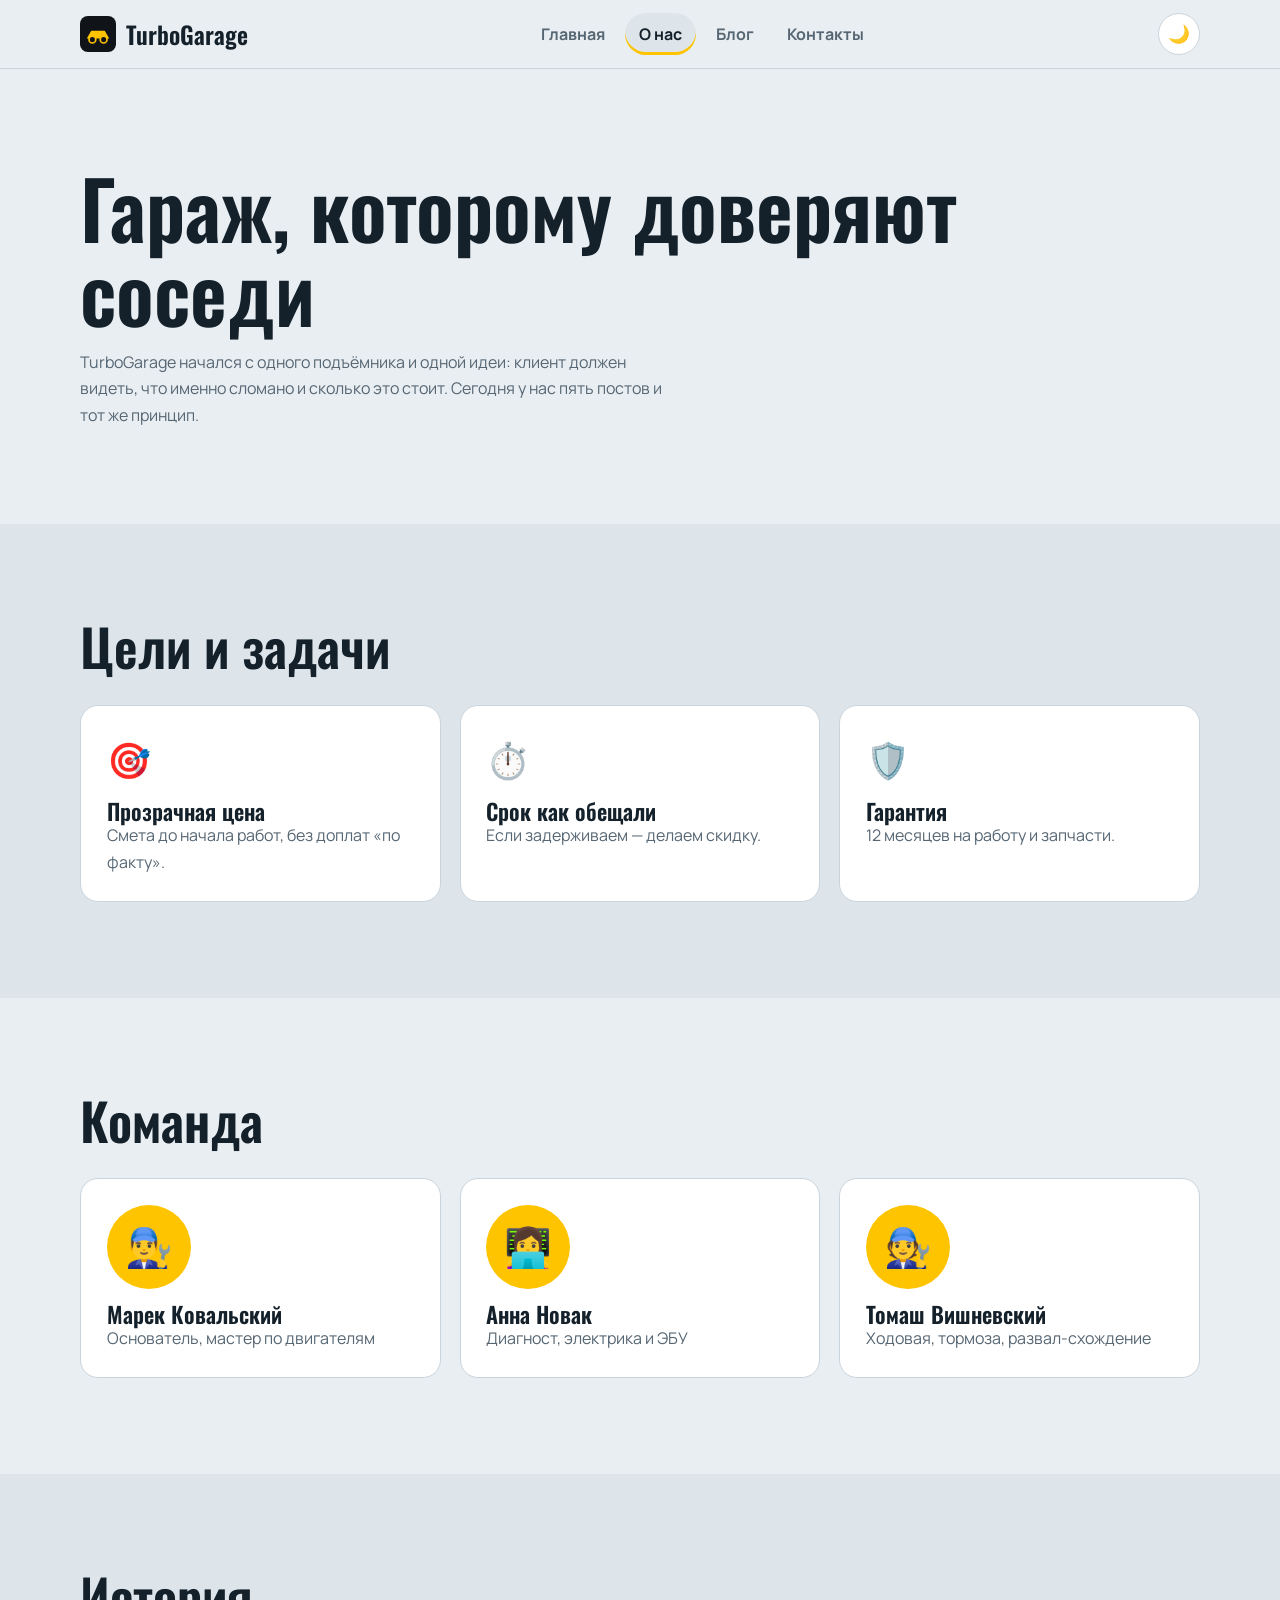
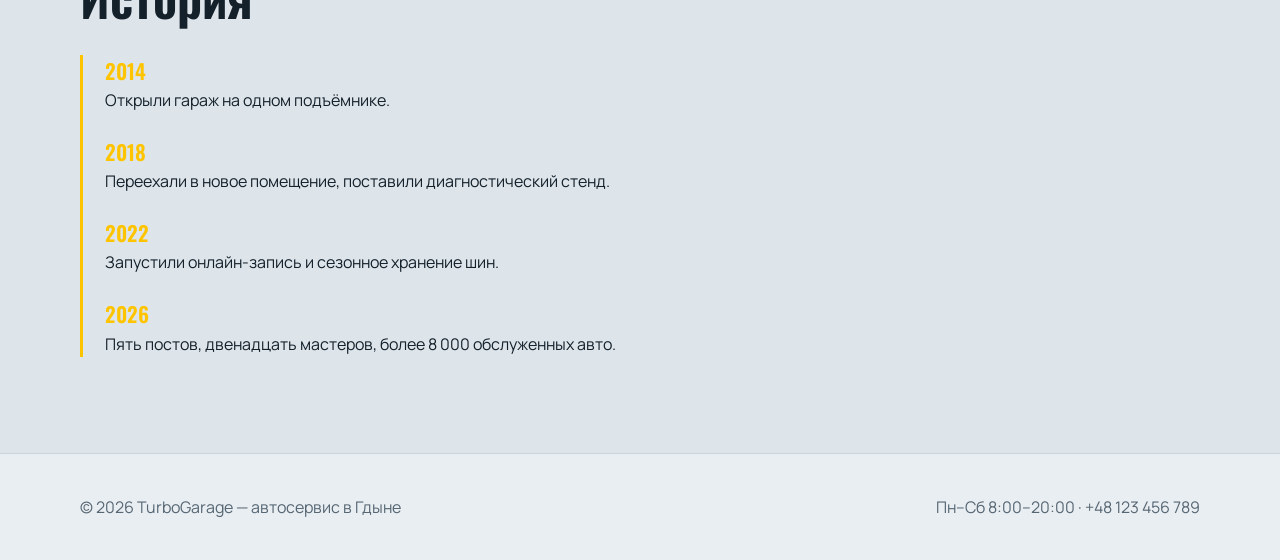
==== about.html @ 3972e9fd "feat: initial TurboGarage site (4 pages, themes, animations)" ====
<!DOCTYPE html>
<html lang="ru"><head><meta charset="utf-8"><meta name="viewport" content="width=device-width,initial-scale=1">
<title>О нас — TurboGarage</title><meta name="description" content="TurboGarage — автосервис: диагностика, ремонт, ТО, шиномонтаж.">
<link rel="icon" href="img/favicon.svg"><link rel="stylesheet" href="css/style.css"></head>
<body><header id="site-header"></header><main>
<section><div class="wrap"><h1 class="title" style="font-size:clamp(2.4rem,7vw,5rem)">Гараж, которому доверяют соседи</h1>
<p class="lead mute rv" style="max-width:60ch;margin-top:1rem">TurboGarage начался с одного подъёмника и одной идеи: клиент должен видеть, что именно сломано и сколько это стоит. Сегодня у нас пять постов и тот же принцип.</p></div></section>
<section class="alt"><div class="wrap"><h2 class="rv">Цели и задачи</h2><div class="grid"><div class="card rv"><span class="ic">🎯</span><h3>Прозрачная цена</h3><p>Смета до начала работ, без доплат «по факту».</p></div><div class="card rv"><span class="ic">⏱️</span><h3>Срок как обещали</h3><p>Если задерживаем — делаем скидку.</p></div><div class="card rv"><span class="ic">🛡️</span><h3>Гарантия</h3><p>12 месяцев на работу и запчасти.</p></div></div></div></section>
<section><div class="wrap"><h2 class="rv">Команда</h2><div class="grid">
<div class="card rv"><div class="ava">👨‍🔧</div><h3>Марек Ковальский</h3><p>Основатель, мастер по двигателям</p></div>
<div class="card rv"><div class="ava">👩‍💻</div><h3>Анна Новак</h3><p>Диагност, электрика и ЭБУ</p></div>
<div class="card rv"><div class="ava">🧑‍🔧</div><h3>Томаш Вишневский</h3><p>Ходовая, тормоза, развал-схождение</p></div></div></div></section>
<section class="alt"><div class="wrap"><h2 class="rv">История</h2><div class="tl rv"><div><b>2014</b><p>Открыли гараж на одном подъёмнике.</p></div><div><b>2018</b><p>Переехали в новое помещение, поставили диагностический стенд.</p></div><div><b>2022</b><p>Запустили онлайн-запись и сезонное хранение шин.</p></div><div><b>2026</b><p>Пять постов, двенадцать мастеров, более 8 000 обслуженных авто.</p></div></div></div></section>
</main><footer id="site-footer"></footer><script src="js/script.js"></script></body></html>
---- css/style.css ----
/* TurboGarage — стили. Темы: [data-theme="dark|light"] */
@import url('https://fonts.googleapis.com/css2?family=Manrope:wght@400;700;800&family=Oswald:wght@500;600&display=swap');
:root{--bg:#101418;--bg2:#171d23;--card:#1d252d;--text:#eef2f5;--mute:#93a1ad;--acc:#ffc400;--acc2:#22d3ee;--ink:#101418;--line:#2a343e;--r:18px;--hf:'Oswald','Arial Narrow',sans-serif;--bf:'Manrope',system-ui,sans-serif}
[data-theme=light]{--bg:#e9eef2;--bg2:#dde5eb;--card:#fff;--text:#14202a;--mute:#566673;--line:#c9d4dc;--acc2:#0a8fb0}
*{box-sizing:border-box;margin:0}html{scroll-behavior:smooth}
body{font:16px/1.65 var(--bf);background:var(--bg);color:var(--text);transition:background .5s,color .5s;overflow-x:hidden}
img,svg{max-width:100%}a{color:inherit}
h1,h2,h3{font-family:var(--hf);line-height:1.05;font-weight:600}
h1{font-size:clamp(2.8rem,9vw,6.5rem)}h2{font-size:clamp(2rem,5vw,3.2rem);margin-bottom:.6em}h3{font-size:1.4rem}
.wrap{width:min(1120px,92%);margin:auto}section{padding:clamp(3rem,8vw,6rem) 0}
:focus-visible{outline:3px solid var(--acc2);outline-offset:3px}
header{position:sticky;top:0;z-index:50;background:color-mix(in srgb,var(--bg) 82%,transparent);backdrop-filter:blur(14px);border-bottom:1px solid var(--line)}
.bar{display:flex;align-items:center;justify-content:space-between;height:68px}
.logo{display:flex;gap:.6rem;align-items:center;text-decoration:none;font:600 1.5rem var(--hf)}.logo img{width:36px;transition:transform .6s}.logo:hover img{transform:rotate(360deg)}
nav{display:flex;gap:.3rem;align-items:center}
nav a{text-decoration:none;padding:.5rem .9rem;border-radius:99px;color:var(--mute);font-weight:700}
nav a:hover,nav a.active{color:var(--text)}nav a.active{background:var(--bg2);box-shadow:inset 0 -3px 0 var(--acc)}
.tools{display:flex;gap:.5rem}
.ib{width:42px;height:42px;border-radius:50%;border:1px solid var(--line);background:var(--card);color:var(--text);cursor:pointer;font-size:1.1rem;transition:transform .4s,background .3s}
.ib:hover{transform:rotate(25deg) scale(1.1);background:var(--acc);color:var(--ink)}
#burger{display:none}
.btn{display:inline-block;padding:.9rem 1.7rem;border-radius:99px;background:var(--acc);color:var(--ink);text-decoration:none;border:0;cursor:pointer;font:800 1rem var(--bf);transition:transform .25s,box-shadow .25s}
.btn:hover{transform:translateY(-3px) scale(1.03);box-shadow:0 10px 30px color-mix(in srgb,var(--acc) 45%,transparent)}
.btn.ghost{background:none;color:var(--text);border:2px solid var(--line)}
.hero{min-height:88vh;display:grid;align-items:center;position:relative;overflow:hidden;padding-bottom:0}
.hero p.lead{max-width:46ch;color:var(--mute);font-size:1.2rem;margin:1.2rem 0 2rem}
.hero .glow{position:absolute;width:520px;height:520px;border-radius:50%;background:radial-gradient(var(--acc),transparent 65%);opacity:.18;left:var(--mx,70%);top:var(--my,30%);transform:translate(-50%,-50%);pointer-events:none;transition:left .4s,top .4s}
.title span{display:inline-block;opacity:0;transform:translateY(60px) rotate(6deg);animation:pop .8s cubic-bezier(.2,1.4,.4,1) forwards;animation-delay:calc(var(--i)*70ms)}
@keyframes pop{to{opacity:1;transform:none}}
.scene{margin-top:2rem;position:relative;height:230px}
.road{position:absolute;bottom:0;left:0;right:0;height:34px;background:#0b0e11;border-top:3px solid var(--line);overflow:hidden}
.road::after{content:"";position:absolute;top:13px;left:0;width:200%;height:6px;background:repeating-linear-gradient(90deg,var(--acc) 0 60px,transparent 60px 120px);animation:road 1.2s linear infinite}
@keyframes road{to{transform:translateX(-120px)}}
.car{position:absolute;bottom:22px;left:50%;width:min(420px,70%);transform:translateX(-50%);animation:bump .5s ease-in-out infinite alternate}
@keyframes bump{to{bottom:25px}}
.wheel{animation:spin .6s linear infinite;transform-box:fill-box;transform-origin:center}@keyframes spin{to{transform:rotate(360deg)}}
.lamp{animation:blink 2s infinite}@keyframes blink{50%{opacity:.4}}
.marq{background:var(--acc);color:var(--ink);overflow:hidden;white-space:nowrap;font:600 1.4rem var(--hf);padding:.6rem 0}
.marq div{display:inline-block;animation:mq 25s linear infinite}@keyframes mq{to{transform:translateX(-50%)}}
.grid{display:grid;gap:1.2rem;grid-template-columns:repeat(auto-fit,minmax(240px,1fr))}
.card{background:var(--card);border:1px solid var(--line);border-radius:var(--r);padding:1.6rem;transition:transform .3s,border-color .3s}
.card:hover{transform:translateY(-6px) rotate(-.6deg);border-color:var(--acc)}
.card .ic{font-size:2.2rem;display:block;margin-bottom:.6rem}.card p,.mute{color:var(--mute)}
.stats{display:grid;grid-template-columns:repeat(auto-fit,minmax(150px,1fr));gap:1rem;text-align:center}
.stats b{display:block;font:600 clamp(2.6rem,6vw,4rem) var(--hf);color:var(--acc)}
.split{display:grid;gap:2rem;grid-template-columns:1fr 1fr;align-items:start}
.alt{background:var(--bg2)}
.calc label{display:block;margin:.8rem 0 .3rem;font-weight:700}.calc .chk{display:flex;gap:.6rem;align-items:center;font-weight:400}.calc .chk input{width:auto}
select,input,textarea{width:100%;padding:.8rem 1rem;border-radius:12px;border:1px solid var(--line);background:var(--bg);color:var(--text);font:inherit}
.total{font:600 3rem var(--hf);color:var(--acc);margin-top:1rem;transition:transform .2s;transform-origin:left}.total.bump{transform:scale(1.15)}
.post{display:flex;flex-direction:column;gap:.6rem;height:100%}.post time{color:var(--acc2);font-weight:700;font-size:.9rem}
.like{align-self:flex-start;background:none;border:1px solid var(--line);color:var(--text);border-radius:99px;padding:.3rem .9rem;cursor:pointer;transition:transform .2s}
.like.on{background:var(--acc);color:var(--ink);transform:scale(1.1)}
.tl{border-left:3px solid var(--acc);padding-left:1.4rem;display:grid;gap:1.4rem}.tl b{font:600 1.3rem var(--hf);color:var(--acc)}
.ava{width:84px;height:84px;border-radius:50%;background:var(--acc);display:grid;place-items:center;font-size:2.4rem;margin-bottom:.8rem}
.toast{position:fixed;bottom:24px;left:50%;transform:translate(-50%,120px);background:var(--acc);color:var(--ink);padding:.9rem 1.6rem;border-radius:99px;font-weight:800;transition:transform .5s cubic-bezier(.2,1.4,.4,1);z-index:99;max-width:92%}.toast.show{transform:translate(-50%,0)}
footer{border-top:1px solid var(--line);padding:2.5rem 0;color:var(--mute)}footer .wrap{display:flex;flex-wrap:wrap;gap:1rem;justify-content:space-between}
.rv{opacity:0;transform:translateY(30px);transition:opacity .7s,transform .7s}.rv.in{opacity:1;transform:none}
ul.plain{list-style:none;padding:0;display:grid;gap:.4rem}
@media(max-width:800px){
 .split{grid-template-columns:1fr}#burger{display:inline-block}
 nav{position:fixed;inset:68px 0 auto 0;flex-direction:column;background:var(--bg);padding:1rem;border-bottom:1px solid var(--line);transform:translateY(-130%);transition:transform .4s}
 nav.open{transform:none}nav a{width:100%;text-align:center}}
@media(prefers-reduced-motion:reduce){*{animation:none!important;transition:none!important}.title span,.rv{opacity:1;transform:none}}
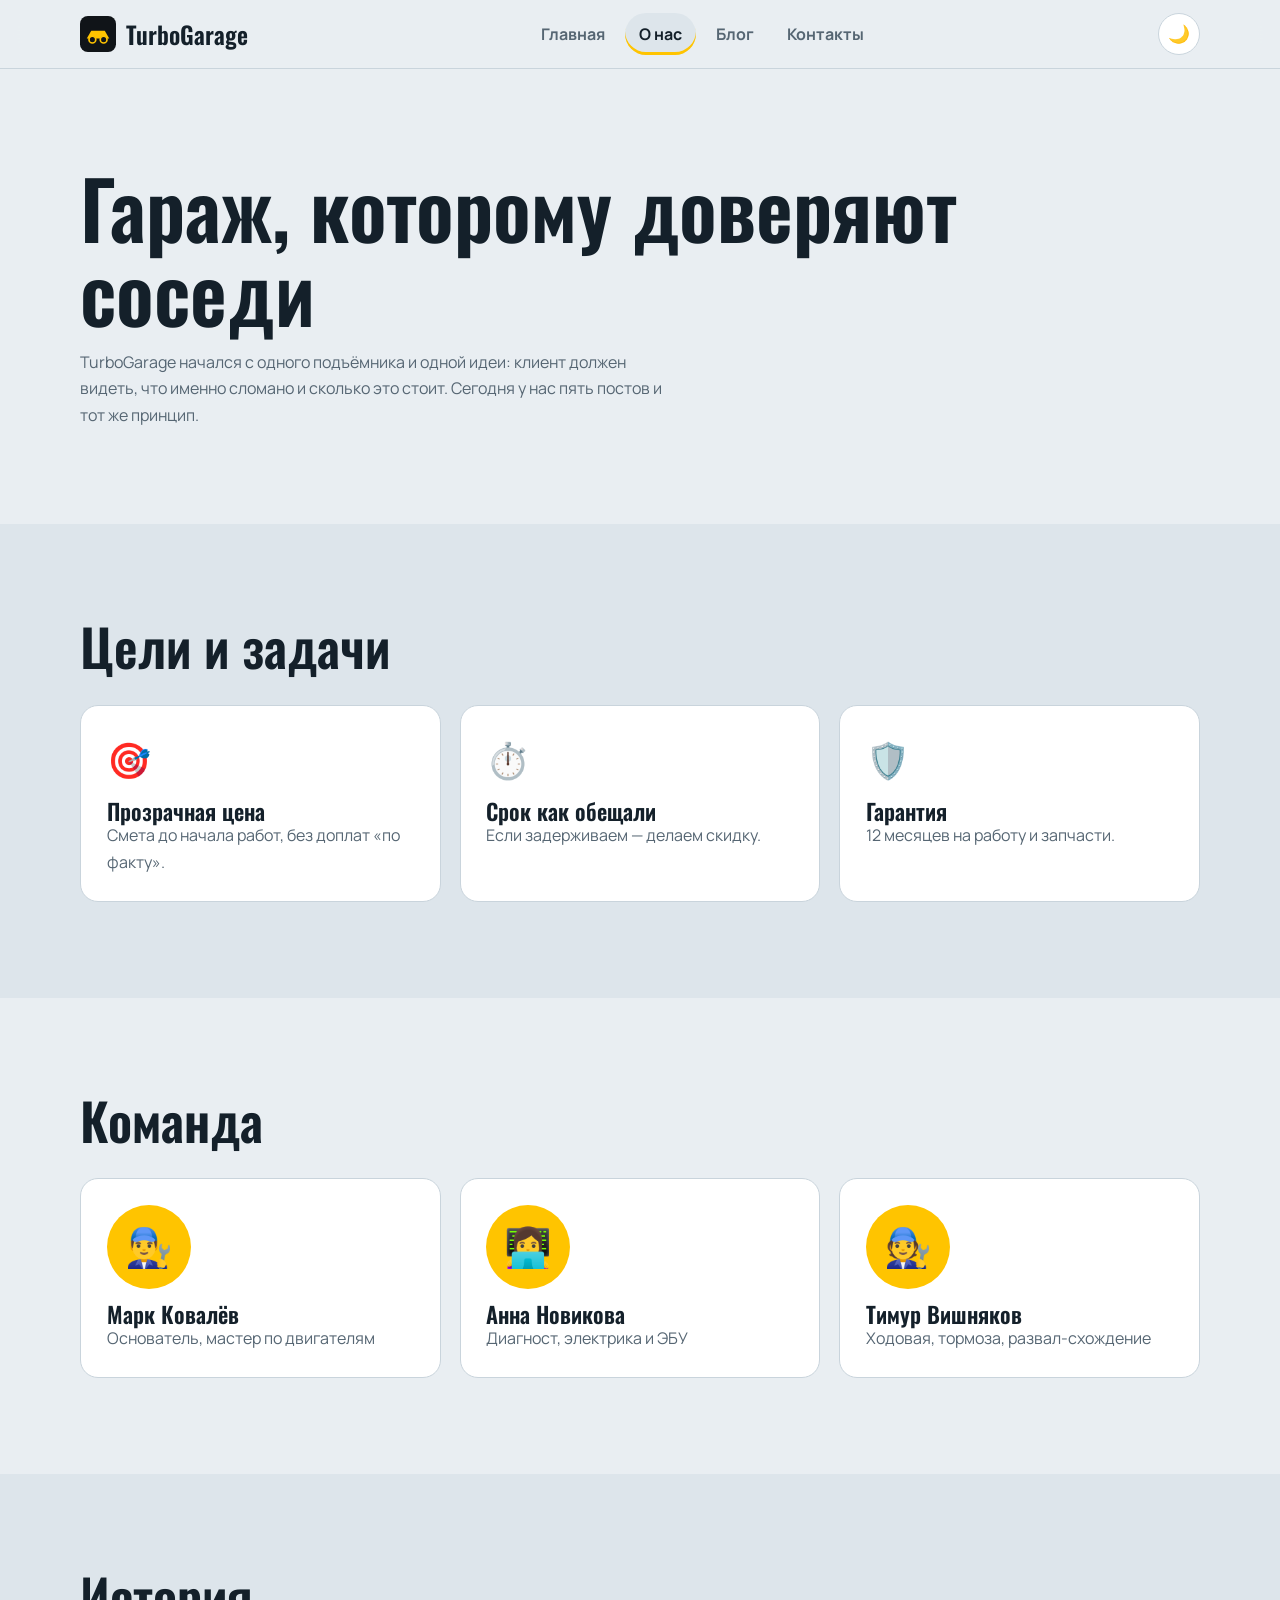
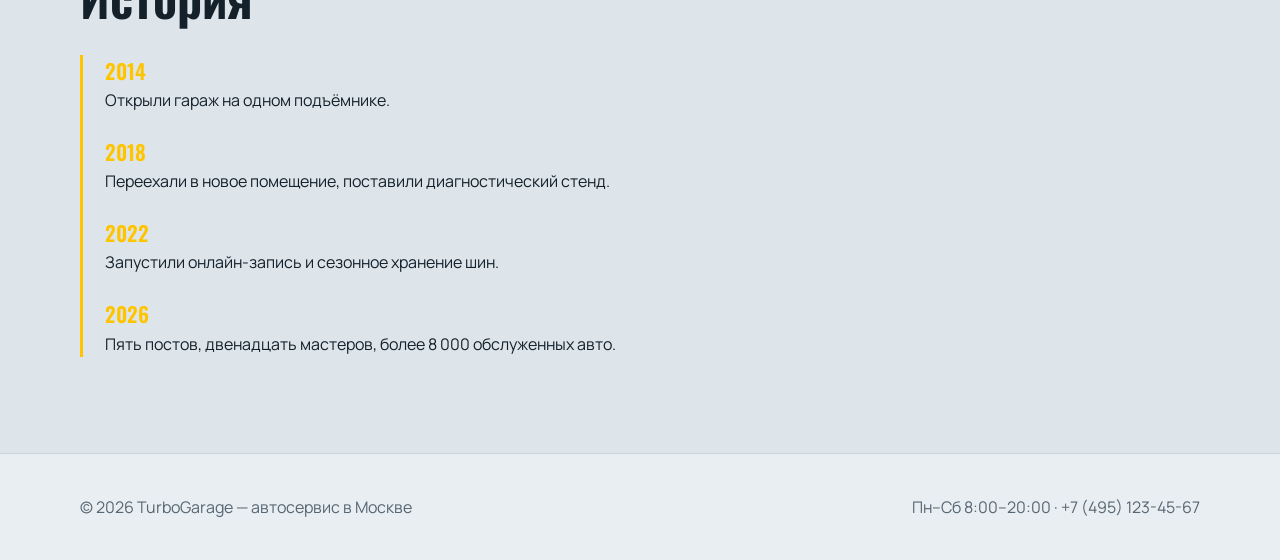
==== commit 03b9b1db: "feat: switch to rubles and Russia-oriented contacts" ====
--- a/about.html
+++ b/about.html
@@ -7,8 +7,8 @@
 <p class="lead mute rv" style="max-width:60ch;margin-top:1rem">TurboGarage начался с одного подъёмника и одной идеи: клиент должен видеть, что именно сломано и сколько это стоит. Сегодня у нас пять постов и тот же принцип.</p></div></section>
 <section class="alt"><div class="wrap"><h2 class="rv">Цели и задачи</h2><div class="grid"><div class="card rv"><span class="ic">🎯</span><h3>Прозрачная цена</h3><p>Смета до начала работ, без доплат «по факту».</p></div><div class="card rv"><span class="ic">⏱️</span><h3>Срок как обещали</h3><p>Если задерживаем — делаем скидку.</p></div><div class="card rv"><span class="ic">🛡️</span><h3>Гарантия</h3><p>12 месяцев на работу и запчасти.</p></div></div></div></section>
 <section><div class="wrap"><h2 class="rv">Команда</h2><div class="grid">
-<div class="card rv"><div class="ava">👨‍🔧</div><h3>Марек Ковальский</h3><p>Основатель, мастер по двигателям</p></div>
-<div class="card rv"><div class="ava">👩‍💻</div><h3>Анна Новак</h3><p>Диагност, электрика и ЭБУ</p></div>
-<div class="card rv"><div class="ava">🧑‍🔧</div><h3>Томаш Вишневский</h3><p>Ходовая, тормоза, развал-схождение</p></div></div></div></section>
+<div class="card rv"><div class="ava">👨‍🔧</div><h3>Марк Ковалёв</h3><p>Основатель, мастер по двигателям</p></div>
+<div class="card rv"><div class="ava">👩‍💻</div><h3>Анна Новикова</h3><p>Диагност, электрика и ЭБУ</p></div>
+<div class="card rv"><div class="ava">🧑‍🔧</div><h3>Тимур Вишняков</h3><p>Ходовая, тормоза, развал-схождение</p></div></div></div></section>
 <section class="alt"><div class="wrap"><h2 class="rv">История</h2><div class="tl rv"><div><b>2014</b><p>Открыли гараж на одном подъёмнике.</p></div><div><b>2018</b><p>Переехали в новое помещение, поставили диагностический стенд.</p></div><div><b>2022</b><p>Запустили онлайн-запись и сезонное хранение шин.</p></div><div><b>2026</b><p>Пять постов, двенадцать мастеров, более 8 000 обслуженных авто.</p></div></div></div></section>
 </main><footer id="site-footer"></footer><script src="js/script.js"></script></body></html>
